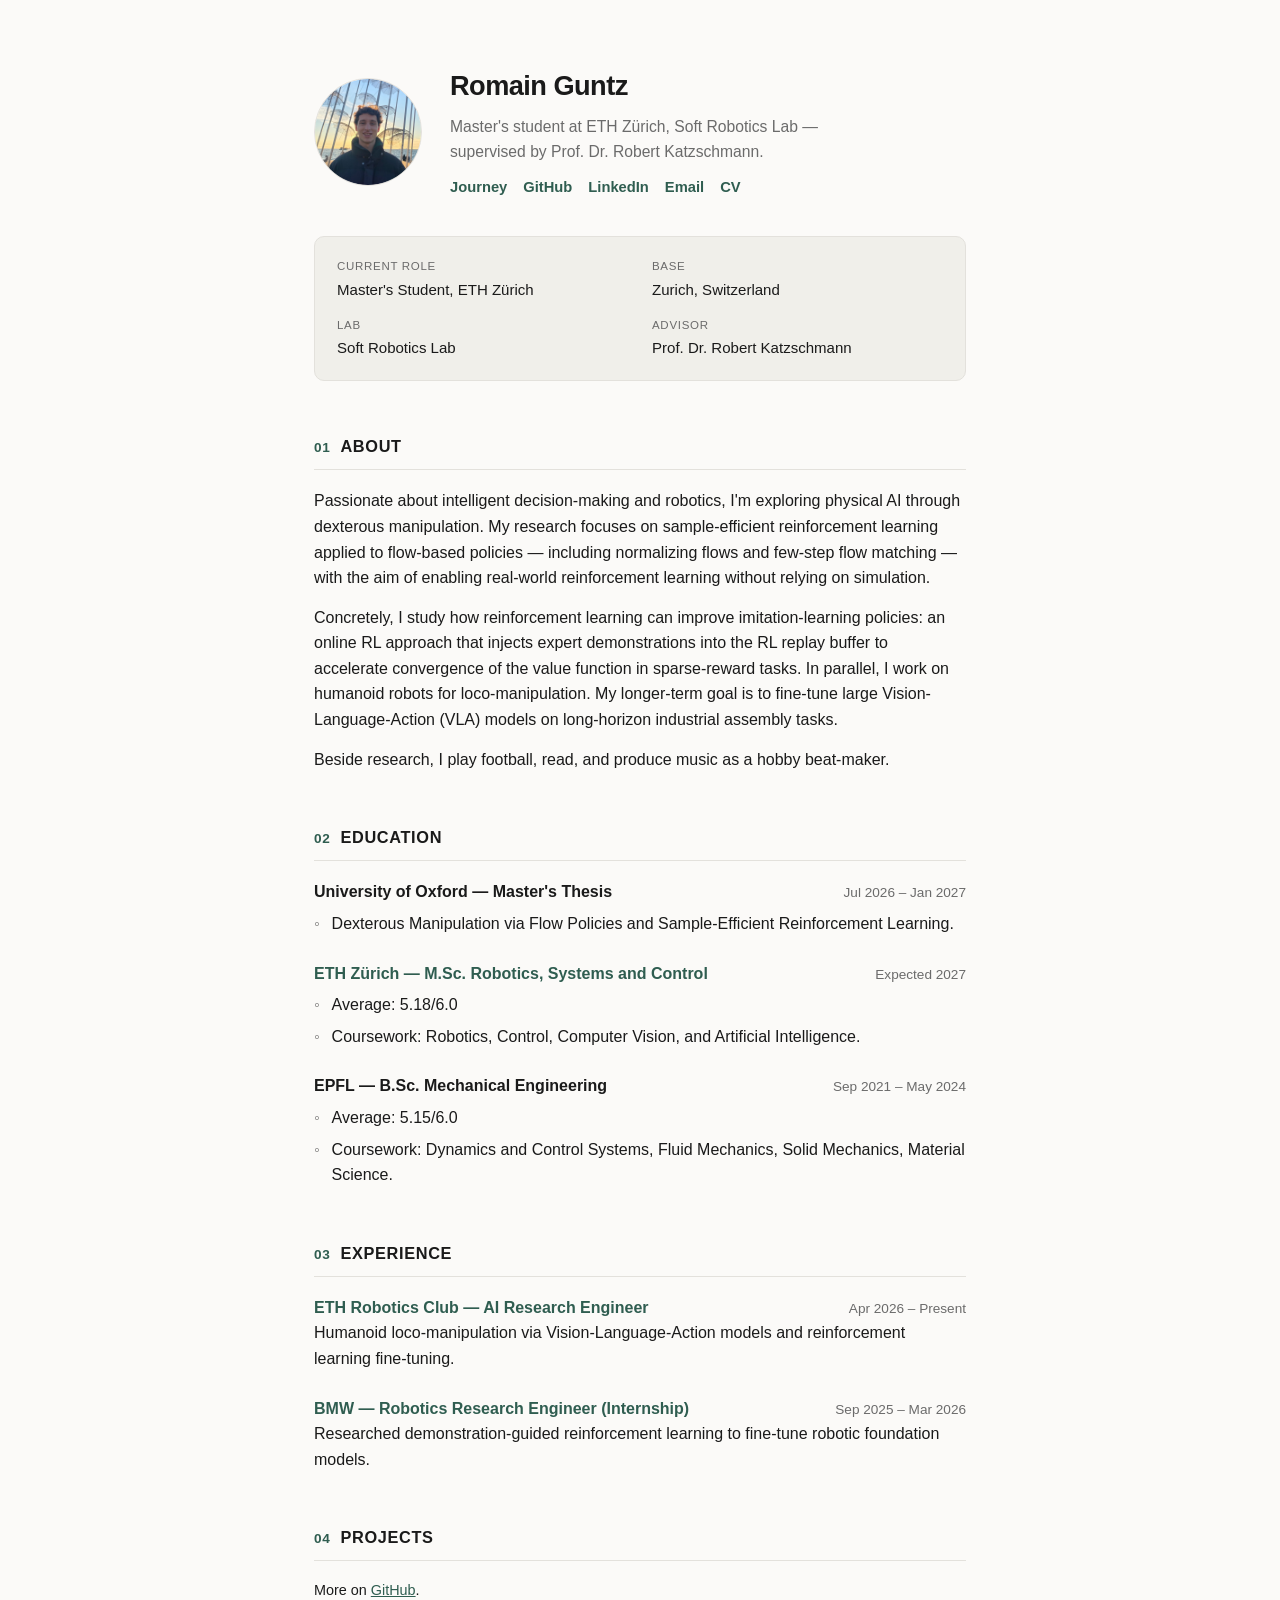
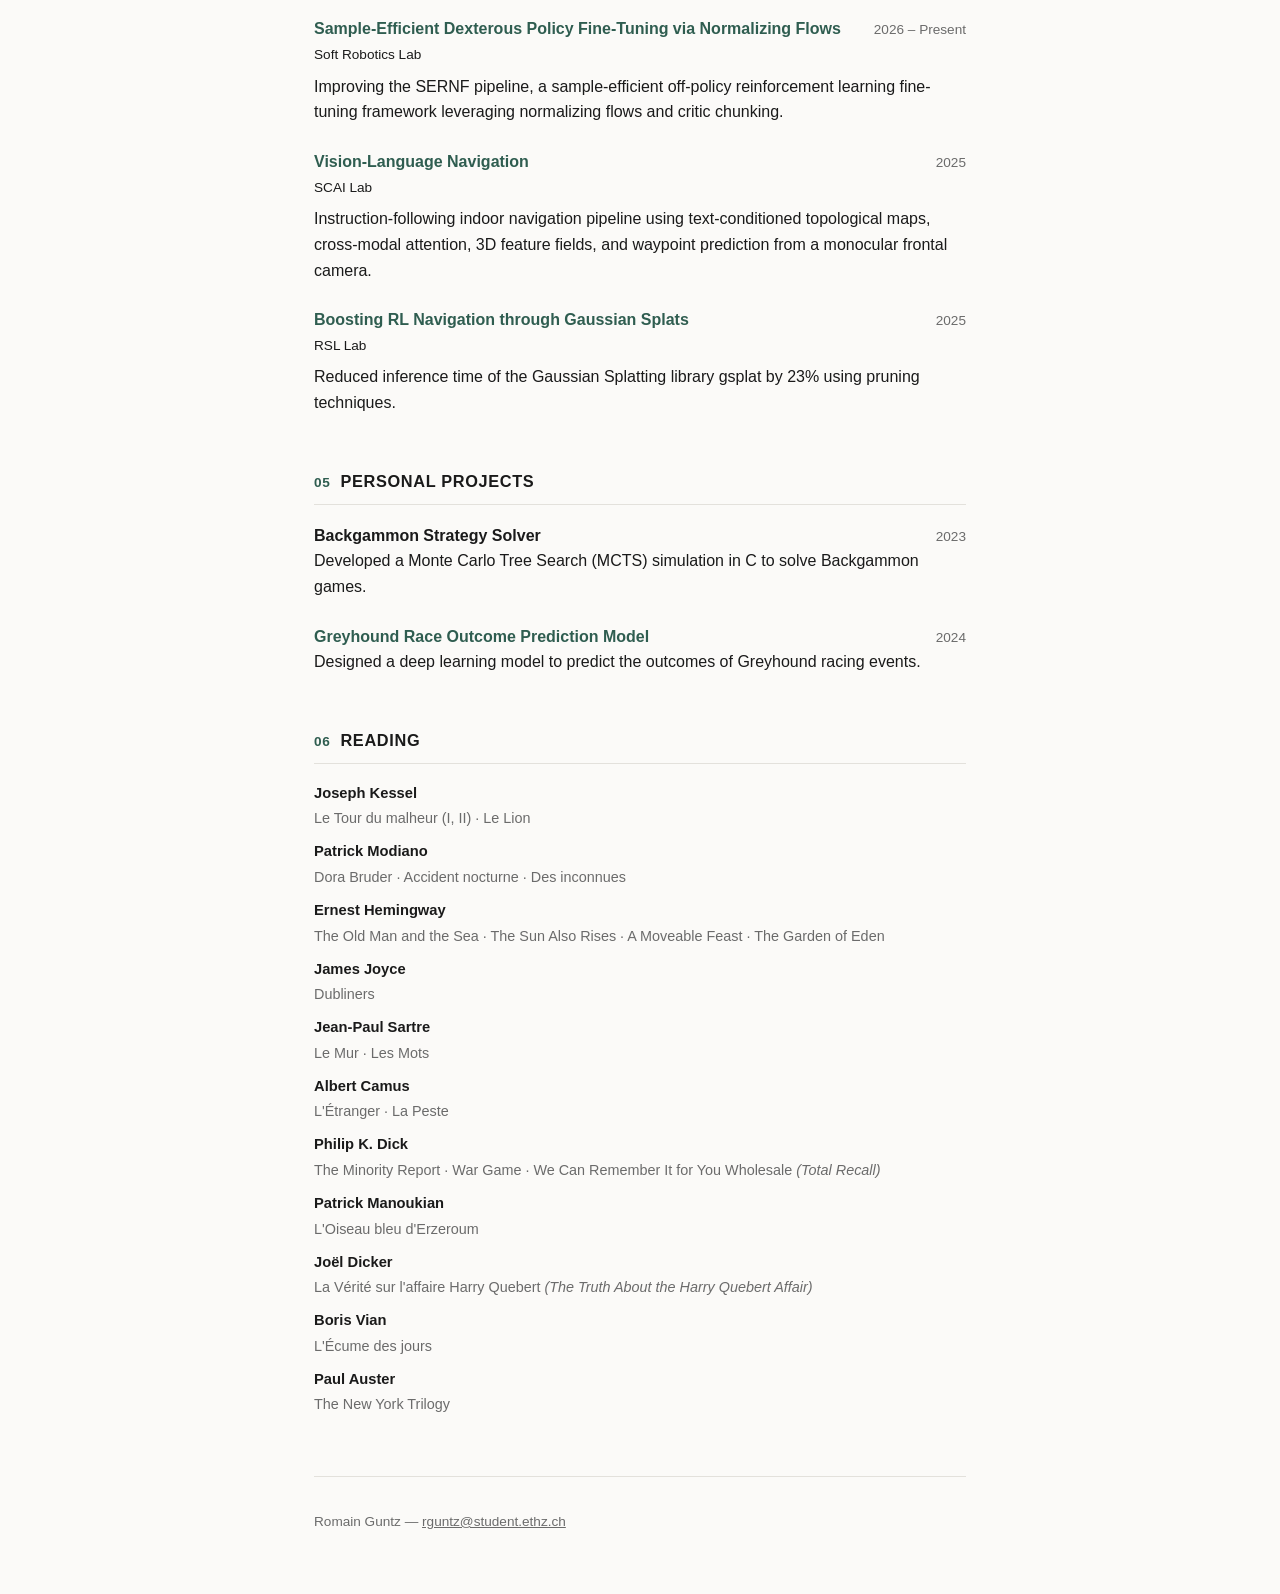
==== index.html @ ffbb99bd "Initial personal site Single-page site with About, Education, Experience, Projects, Personal Project" ====
<!DOCTYPE html>
<html lang="en">
<head>
<meta charset="UTF-8">
<meta name="viewport" content="width=device-width, initial-scale=1.0">
<title>Romain Guntz</title>
<meta name="description" content="Romain Guntz — Master's student at ETH Zürich, Soft Robotics Lab. Sample-efficient reinforcement learning, flow-based policies, and robotics.">
<link rel="icon" href="data:,">
<link rel="stylesheet" href="style.css">
</head>
<body>

<div class="wrap">

  <header class="hero">
    <img class="avatar" src="assets/photo.png" alt="Romain Guntz">
    <div class="hero-text">
      <h1>Romain Guntz</h1>
      <p class="tagline">Master's student at ETH Zürich, Soft Robotics Lab — supervised by Prof. Dr. Robert Katzschmann.</p>
      <nav class="links">
        <a href="bio.html">Journey</a>
        <a href="https://github.com/rguntz/Romain_Guntz_rep" target="_blank" rel="noopener">GitHub</a>
        <a href="https://www.linkedin.com/in/romain-guntz-559415357" target="_blank" rel="noopener">LinkedIn</a>
        <a href="mailto:rguntz@student.ethz.ch">Email</a>
        <a href="assets/CV_Romain_Guntz.pdf" target="_blank" rel="noopener">CV</a>
      </nav>
    </div>
  </header>

  <section class="infoblock">
    <div><span class="k">Current role</span><span class="v">Master's Student, ETH Zürich</span></div>
    <div><span class="k">Base</span><span class="v">Zurich, Switzerland</span></div>
    <div><span class="k">Lab</span><span class="v">Soft Robotics Lab</span></div>
    <div><span class="k">Advisor</span><span class="v">Prof. Dr. Robert Katzschmann</span></div>
  </section>

  <section class="block">
    <h2><span class="num">01</span>About</h2>
    <p>Passionate about intelligent decision-making and robotics, I'm exploring physical AI through dexterous manipulation. My research focuses on sample-efficient reinforcement learning applied to flow-based policies — including normalizing flows and few-step flow matching — with the aim of enabling real-world reinforcement learning without relying on simulation.</p>
    <p>Concretely, I study how reinforcement learning can improve imitation-learning policies: an online RL approach that injects expert demonstrations into the RL replay buffer to accelerate convergence of the value function in sparse-reward tasks. In parallel, I work on humanoid robots for loco-manipulation. My longer-term goal is to fine-tune large Vision-Language-Action (VLA) models on long-horizon industrial assembly tasks.</p>
    <p>Beside research, I play football, read, and produce music as a hobby beat-maker.</p>
  </section>

  <section class="block">
    <h2><span class="num">02</span>Education</h2>
    <ul class="entries">
      <li>
        <div class="entry-head">
          <span class="entry-title">University of Oxford — Master's Thesis</span>
          <span class="entry-date">Jul 2026 – Jan 2027</span>
        </div>
        <ul class="entry-bullets">
          <li>Dexterous Manipulation via Flow Policies and Sample-Efficient Reinforcement Learning.</li>
        </ul>
      </li>
      <li>
        <div class="entry-head">
          <span class="entry-title"><a href="coursework.html">ETH Zürich — M.Sc. Robotics, Systems and Control</a></span>
          <span class="entry-date">Expected 2027</span>
        </div>
        <ul class="entry-bullets">
          <li>Average: 5.18/6.0</li>
          <li>Coursework: Robotics, Control, Computer Vision, and Artificial Intelligence.</li>
        </ul>
      </li>
      <li>
        <div class="entry-head">
          <span class="entry-title">EPFL — B.Sc. Mechanical Engineering</span>
          <span class="entry-date">Sep 2021 – May 2024</span>
        </div>
        <ul class="entry-bullets">
          <li>Average: 5.15/6.0</li>
          <li>Coursework: Dynamics and Control Systems, Fluid Mechanics, Solid Mechanics, Material Science.</li>
        </ul>
      </li>
    </ul>
  </section>

  <section class="block">
    <h2><span class="num">03</span>Experience</h2>
    <ul class="entries">
      <li>
        <div class="entry-head">
          <span class="entry-title"><a href="experience-ethrc.html">ETH Robotics Club — AI Research Engineer</a></span>
          <span class="entry-date">Apr 2026 – Present</span>
        </div>
        <p>Humanoid loco-manipulation via Vision-Language-Action models and reinforcement learning fine-tuning.</p>
      </li>
      <li>
        <div class="entry-head">
          <span class="entry-title"><a href="experience-bmw.html">BMW — Robotics Research Engineer (Internship)</a></span>
          <span class="entry-date">Sep 2025 – Mar 2026</span>
        </div>
        <p>Researched demonstration-guided reinforcement learning to fine-tune robotic foundation models.</p>
      </li>
    </ul>
  </section>

  <section class="block">
    <h2><span class="num">04</span>Projects</h2>
    <p class="block-note">More on <a href="https://github.com/rguntz/Romain_Guntz_rep" target="_blank" rel="noopener">GitHub</a>.</p>
    <ul class="entries">
      <li>
        <div class="entry-head">
          <span class="entry-title"><a href="project-sernf.html">Sample-Efficient Dexterous Policy Fine-Tuning via Normalizing Flows</a></span>
          <span class="entry-date">2026 – Present</span>
        </div>
        <p class="entry-sub">Soft Robotics Lab</p>
        <p>Improving the SERNF pipeline, a sample-efficient off-policy reinforcement learning fine-tuning framework leveraging normalizing flows and critic chunking.</p>
      </li>
      <li>
        <div class="entry-head">
          <span class="entry-title"><a href="project-vln.html">Vision-Language Navigation</a></span>
          <span class="entry-date">2025</span>
        </div>
        <p class="entry-sub">SCAI Lab</p>
        <p>Instruction-following indoor navigation pipeline using text-conditioned topological maps, cross-modal attention, 3D feature fields, and waypoint prediction from a monocular frontal camera.</p>
      </li>
      <li>
        <div class="entry-head">
          <span class="entry-title"><a href="project-gsplat.html">Boosting RL Navigation through Gaussian Splats</a></span>
          <span class="entry-date">2025</span>
        </div>
        <p class="entry-sub">RSL Lab</p>
        <p>Reduced inference time of the Gaussian Splatting library gsplat by 23% using pruning techniques.</p>
      </li>
    </ul>
  </section>

  <section class="block">
    <h2><span class="num">05</span>Personal Projects</h2>
    <ul class="entries">
      <li>
        <div class="entry-head">
          <span class="entry-title">Backgammon Strategy Solver</span>
          <span class="entry-date">2023</span>
        </div>
        <p>Developed a Monte Carlo Tree Search (MCTS) simulation in C to solve Backgammon games.</p>
      </li>
      <li>
        <div class="entry-head">
          <span class="entry-title"><a href="project-greyhound.html">Greyhound Race Outcome Prediction Model</a></span>
          <span class="entry-date">2024</span>
        </div>
        <p>Designed a deep learning model to predict the outcomes of Greyhound racing events.</p>
      </li>
    </ul>
  </section>

  <section class="block">
    <h2><span class="num">06</span>Reading</h2>
    <ul class="reading">
      <li><span class="author">Joseph Kessel</span><span class="titles">Le Tour du malheur (I, II) · Le Lion</span></li>
      <li><span class="author">Patrick Modiano</span><span class="titles">Dora Bruder · Accident nocturne · Des inconnues</span></li>
      <li><span class="author">Ernest Hemingway</span><span class="titles">The Old Man and the Sea · The Sun Also Rises · A Moveable Feast · The Garden of Eden</span></li>
      <li><span class="author">James Joyce</span><span class="titles">Dubliners</span></li>
      <li><span class="author">Jean-Paul Sartre</span><span class="titles">Le Mur · Les Mots</span></li>
      <li><span class="author">Albert Camus</span><span class="titles">L'Étranger · La Peste</span></li>
      <li><span class="author">Philip K. Dick</span><span class="titles">The Minority Report · War Game · We Can Remember It for You Wholesale <em>(Total Recall)</em></span></li>
      <li><span class="author">Patrick Manoukian</span><span class="titles">L'Oiseau bleu d'Erzeroum</span></li>
      <li><span class="author">Joël Dicker</span><span class="titles">La Vérité sur l'affaire Harry Quebert <em>(The Truth About the Harry Quebert Affair)</em></span></li>
      <li><span class="author">Boris Vian</span><span class="titles">L'Écume des jours</span></li>
      <li><span class="author">Paul Auster</span><span class="titles">The New York Trilogy</span></li>
    </ul>
  </section>

  <footer>
    <p>Romain Guntz — <a href="mailto:rguntz@student.ethz.ch">rguntz@student.ethz.ch</a></p>
  </footer>

</div>

</body>
</html>
---- style.css ----
:root {
  --bg: #fbfaf8;
  --ink: #1a1a1a;
  --muted: #6b6b6b;
  --line: #e3e1dc;
  --accent: #2f5d50;
  --tag-bg: #f0efea;
}

@media (prefers-color-scheme: dark) {
  :root {
    --bg: #14151a;
    --ink: #ececec;
    --muted: #9a9a9a;
    --line: #2a2b31;
    --accent: #7fbfa9;
    --tag-bg: #1e1f25;
  }
}

* { box-sizing: border-box; }

html, body {
  margin: 0;
  background: var(--bg);
  color: var(--ink);
}

body {
  font-family: -apple-system, BlinkMacSystemFont, "Segoe UI", Helvetica, Arial, sans-serif;
  line-height: 1.6;
  font-size: 16px;
}

.wrap {
  max-width: 700px;
  margin: 0 auto;
  padding: 64px 24px 48px;
}

.hero {
  display: flex;
  align-items: center;
  gap: 28px;
  margin-bottom: 36px;
}

.avatar {
  width: 108px;
  height: 108px;
  border-radius: 50%;
  object-fit: cover;
  flex-shrink: 0;
  border: 1px solid var(--line);
}

.hero-text h1 {
  margin: 0 0 6px;
  font-size: 1.7rem;
  letter-spacing: -0.02em;
}

.tagline {
  margin: 0 0 12px;
  color: var(--muted);
  font-size: 0.98rem;
  max-width: 46ch;
}

.links {
  display: flex;
  flex-wrap: wrap;
  gap: 16px;
}

.links a {
  color: var(--accent);
  text-decoration: none;
  font-size: 0.92rem;
  font-weight: 600;
  border-bottom: 1px solid transparent;
}

.links a:hover {
  border-bottom-color: var(--accent);
}

.hero-sub {
  display: block;
  margin-bottom: 36px;
}

.back-link {
  display: inline-block;
  color: var(--accent);
  text-decoration: none;
  font-size: 0.88rem;
  font-weight: 600;
  margin-bottom: 14px;
}

.back-link:hover {
  text-decoration: underline;
}

.hero-sub h1 {
  margin: 0 0 6px;
  font-size: 1.6rem;
  letter-spacing: -0.02em;
}

.detail-meta {
  color: var(--accent);
  font-size: 0.88rem;
  margin: 0 0 4px;
}

.detail-date {
  color: var(--muted);
  font-size: 0.85rem;
  margin: 0 0 20px;
}

video {
  max-width: 100%;
  border-radius: 8px;
  border: 1px solid var(--line);
  display: block;
  margin: 22px 0;
}

.video-caption {
  color: var(--muted);
  font-size: 0.82rem;
  margin: -14px 0 22px;
}

.citation {
  font-size: 0.8rem;
  color: var(--muted);
  font-style: italic;
}

.infoblock {
  display: grid;
  grid-template-columns: repeat(2, 1fr);
  gap: 14px 24px;
  padding: 20px 22px;
  margin-bottom: 44px;
  background: var(--tag-bg);
  border-radius: 10px;
  border: 1px solid var(--line);
}

.infoblock > div {
  display: flex;
  flex-direction: column;
  gap: 2px;
}

.infoblock .k {
  font-size: 0.72rem;
  text-transform: uppercase;
  letter-spacing: 0.06em;
  color: var(--muted);
}

.infoblock .v {
  font-size: 0.94rem;
}

.block {
  margin-bottom: 44px;
  padding-top: 8px;
}

.block h2 {
  display: flex;
  align-items: baseline;
  gap: 10px;
  font-size: 1.02rem;
  text-transform: uppercase;
  letter-spacing: 0.04em;
  margin: 0 0 18px;
  padding-bottom: 10px;
  border-bottom: 1px solid var(--line);
}

.block h2 .num {
  color: var(--accent);
  font-variant-numeric: tabular-nums;
  font-size: 0.85rem;
}

.block p {
  margin: 0 0 14px;
  color: var(--ink);
}

.block h3 {
  margin: 32px 0 12px;
  font-size: 1rem;
  font-weight: 600;
}

.block-note {
  color: var(--muted);
  font-size: 0.9rem;
}

.block-note a {
  color: var(--accent);
}

.entries {
  list-style: none;
  margin: 0;
  padding: 0;
  display: flex;
  flex-direction: column;
  gap: 24px;
}

.entry-head {
  display: flex;
  justify-content: space-between;
  align-items: baseline;
  gap: 12px;
  flex-wrap: wrap;
}

.entry-title {
  font-weight: 600;
}

.entry-date {
  color: var(--muted);
  font-size: 0.85rem;
  white-space: nowrap;
}

.entry-sub {
  color: var(--accent);
  font-size: 0.85rem;
  margin: 2px 0 8px !important;
}

.entries p:last-child {
  margin-bottom: 0;
}

.entry-bullets {
  list-style: none;
  margin: 6px 0 0;
  padding: 0;
  display: flex;
  flex-direction: column;
  gap: 6px;
}

.entry-bullets li {
  padding-left: 1.1em;
  position: relative;
}

.entry-bullets li::before {
  content: "◦";
  position: absolute;
  left: 0;
  color: var(--muted);
}

.entries a {
  color: var(--accent);
  font-weight: 600;
  text-decoration: none;
  border-bottom: 1px solid transparent;
}

.entries a:hover {
  border-bottom-color: var(--accent);
}

.references {
  margin: 0;
  padding-left: 1.4em;
  display: flex;
  flex-direction: column;
  gap: 10px;
}

.references li {
  color: var(--muted);
  font-size: 0.86rem;
}

.references a {
  color: var(--accent);
}

.back-ref {
  text-decoration: none;
}

.citation a {
  color: var(--muted);
  font-weight: 400;
  font-style: italic;
  border-bottom: 1px dotted var(--muted);
}

.citation a:hover {
  color: var(--accent);
  border-bottom-color: var(--accent);
}

.coursework {
  list-style: none;
  margin: 10px 0 0;
  padding: 0;
  display: grid;
  grid-template-columns: 1fr 1fr;
  gap: 6px 18px;
}

.coursework li {
  font-size: 0.86rem;
  color: var(--muted);
}

.coursework li span {
  color: var(--muted);
}

@media (max-width: 480px) {
  .coursework {
    grid-template-columns: 1fr;
  }
}

.journey {
  display: flex;
  flex-direction: column;
  gap: 24px;
}

.journey-item h3 {
  margin: 0 0 8px;
  font-size: 0.96rem;
  font-weight: 600;
}

.journey-item p {
  margin: 0 0 10px;
}

.journey-item p:last-child {
  margin-bottom: 0;
}

.reading {
  list-style: none;
  margin: 0;
  padding: 0;
  display: flex;
  flex-direction: column;
  gap: 10px;
}

.reading li {
  display: flex;
  flex-direction: column;
  gap: 2px;
}

.reading .author {
  font-weight: 600;
  font-size: 0.92rem;
}

.reading .titles {
  color: var(--muted);
  font-size: 0.9rem;
}

.reading .titles em {
  font-style: italic;
  color: var(--muted);
}

footer {
  margin-top: 60px;
  padding-top: 20px;
  border-top: 1px solid var(--line);
  color: var(--muted);
  font-size: 0.85rem;
}

footer a {
  color: var(--muted);
}

@media (max-width: 480px) {
  .hero {
    flex-direction: column;
    align-items: flex-start;
    gap: 18px;
  }
  .infoblock {
    grid-template-columns: 1fr;
  }
}
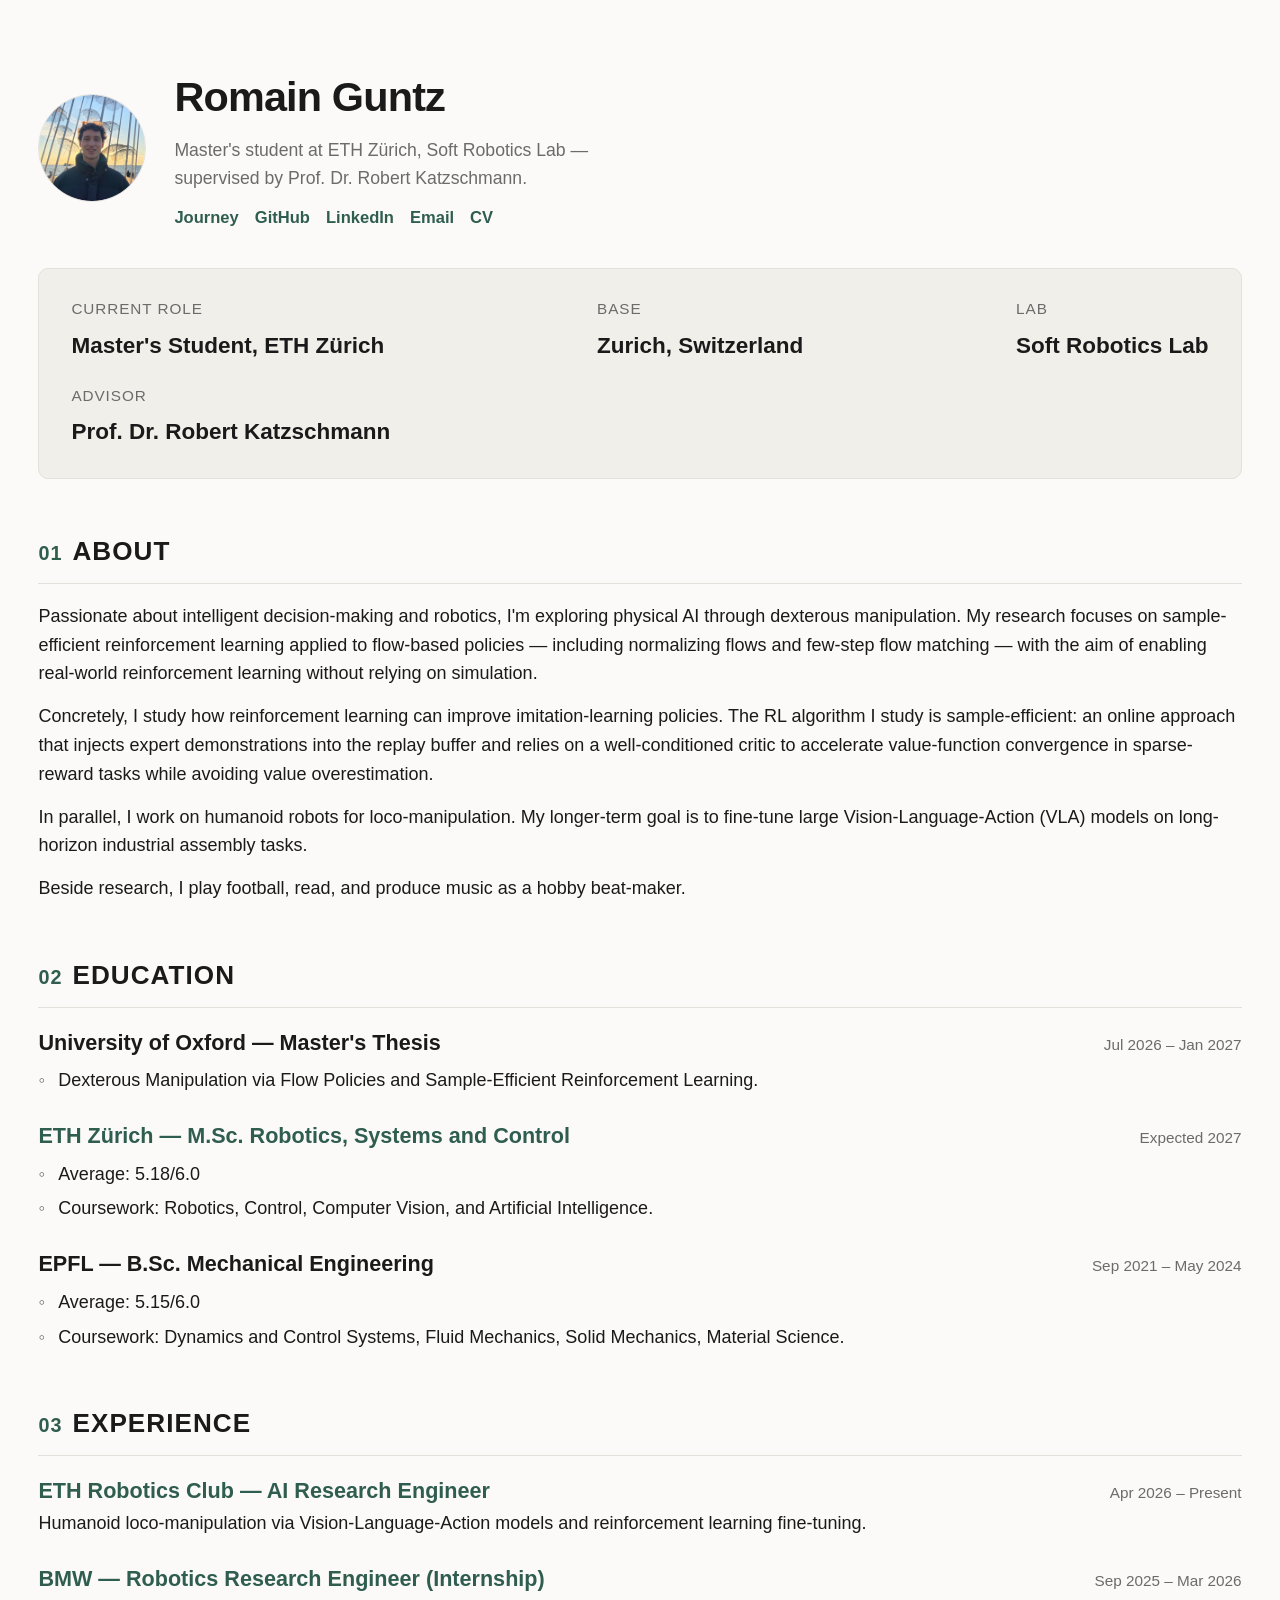
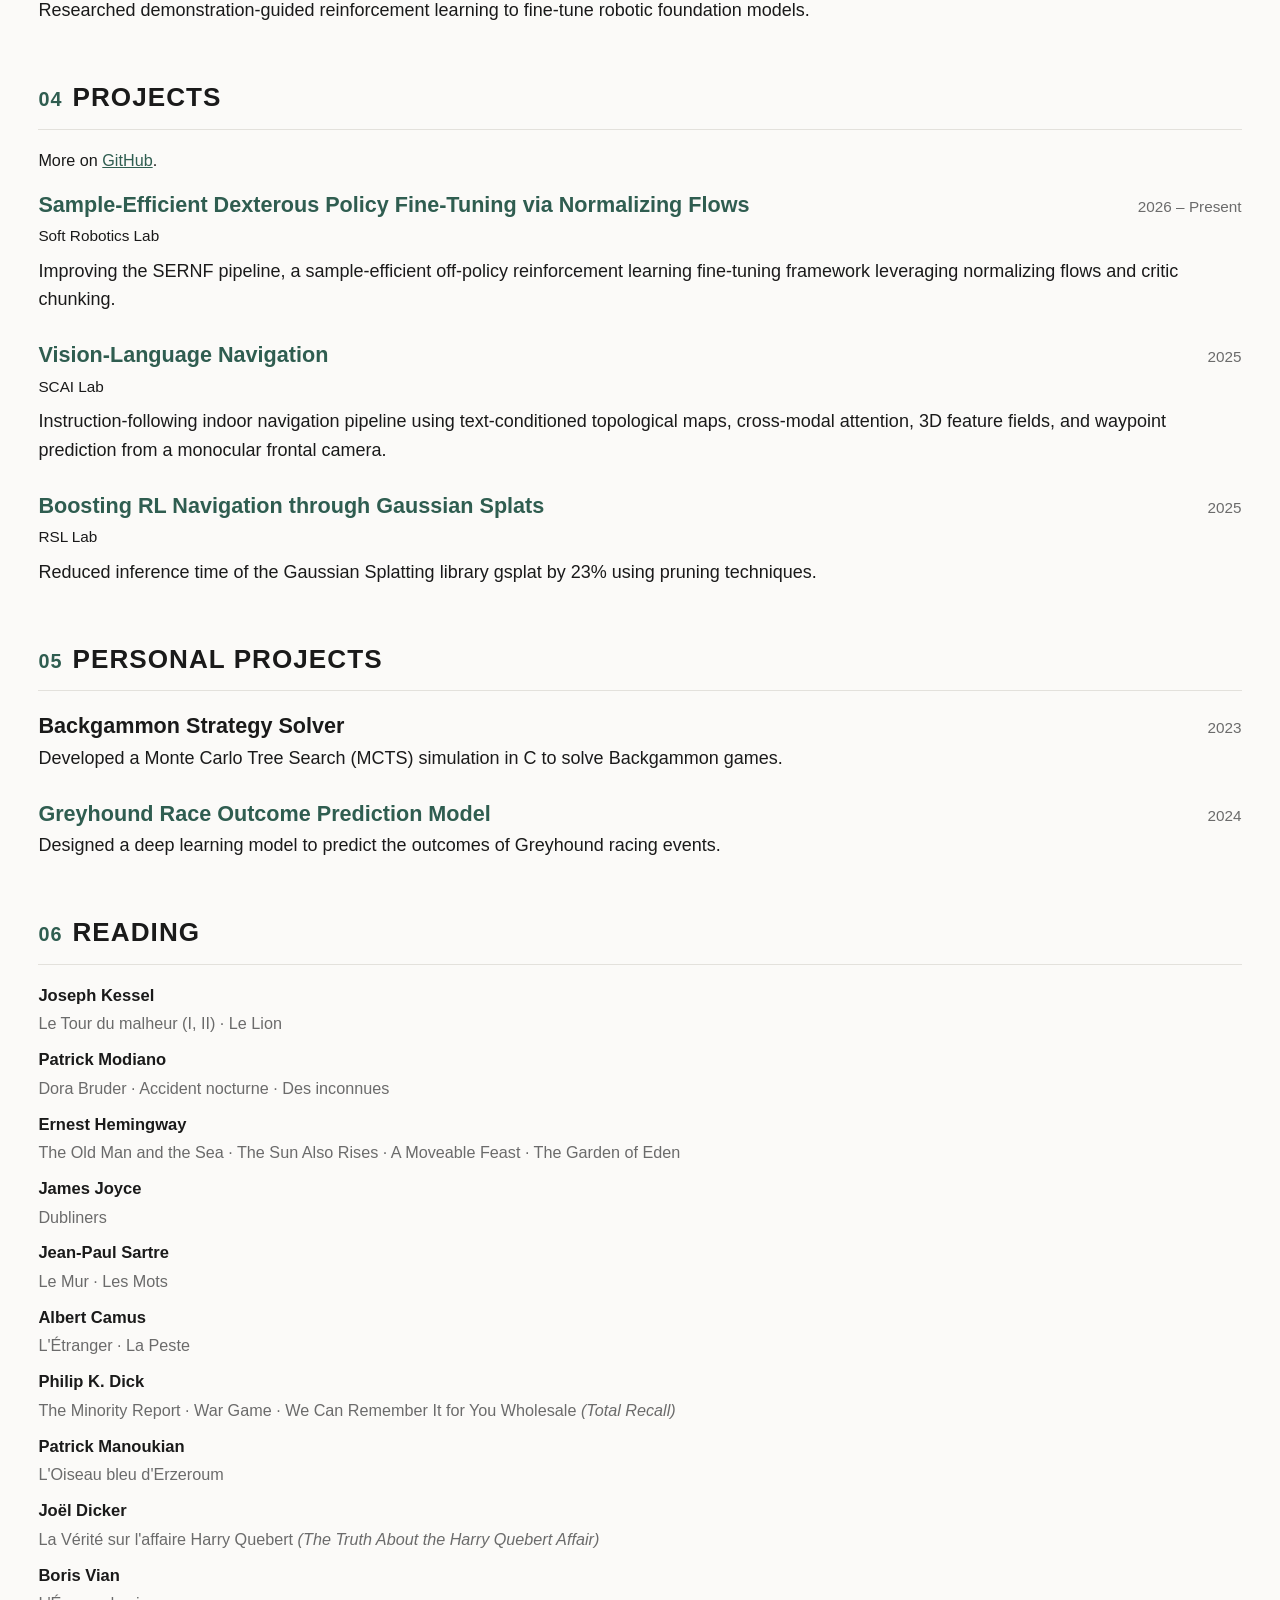
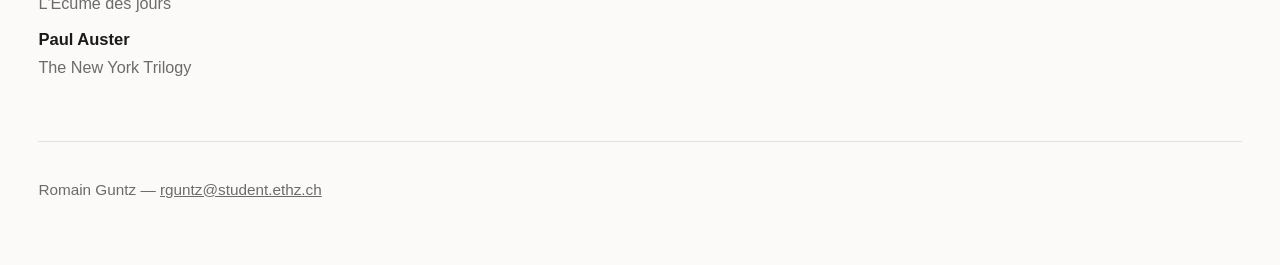
==== commit 85c0a336: "Widen layout, enlarge typography, and update About text - Widen content column to 1440px with respon" ====
--- a/index.html
+++ b/index.html
@@ -22,13 +22,13 @@
         <a href="https://github.com/rguntz/Romain_Guntz_rep" target="_blank" rel="noopener">GitHub</a>
         <a href="https://www.linkedin.com/in/romain-guntz-559415357" target="_blank" rel="noopener">LinkedIn</a>
         <a href="mailto:rguntz@student.ethz.ch">Email</a>
-        <a href="assets/CV_Romain_Guntz.pdf" target="_blank" rel="noopener">CV</a>
+        <a href="https://drive.google.com/file/d/1RNRU-OB7z6vvxBUKXaoG8Me0Xwonvxqw/preview" target="_blank" rel="noopener">CV</a>
       </nav>
     </div>
   </header>
 
   <section class="infoblock">
-    <div><span class="k">Current role</span><span class="v">Master's Student, ETH Zürich</span></div>
+    <div><span class="k">Current role</span><span class="v">Master's Student, ETH&nbsp;Zürich</span></div>
     <div><span class="k">Base</span><span class="v">Zurich, Switzerland</span></div>
     <div><span class="k">Lab</span><span class="v">Soft Robotics Lab</span></div>
     <div><span class="k">Advisor</span><span class="v">Prof. Dr. Robert Katzschmann</span></div>
@@ -37,7 +37,8 @@
   <section class="block">
     <h2><span class="num">01</span>About</h2>
     <p>Passionate about intelligent decision-making and robotics, I'm exploring physical AI through dexterous manipulation. My research focuses on sample-efficient reinforcement learning applied to flow-based policies — including normalizing flows and few-step flow matching — with the aim of enabling real-world reinforcement learning without relying on simulation.</p>
-    <p>Concretely, I study how reinforcement learning can improve imitation-learning policies: an online RL approach that injects expert demonstrations into the RL replay buffer to accelerate convergence of the value function in sparse-reward tasks. In parallel, I work on humanoid robots for loco-manipulation. My longer-term goal is to fine-tune large Vision-Language-Action (VLA) models on long-horizon industrial assembly tasks.</p>
+    <p>Concretely, I study how reinforcement learning can improve imitation-learning policies. The RL algorithm I study is sample-efficient: an online approach that injects expert demonstrations into the replay buffer and relies on a well-conditioned critic to accelerate value-function convergence in sparse-reward tasks while avoiding value overestimation.</p>
+    <p>In parallel, I work on humanoid robots for loco-manipulation. My longer-term goal is to fine-tune large Vision-Language-Action (VLA) models on long-horizon industrial assembly tasks.</p>
     <p>Beside research, I play football, read, and produce music as a hobby beat-maker.</p>
   </section>
 
--- a/style.css
+++ b/style.css
@@ -20,6 +20,10 @@
 
 * { box-sizing: border-box; }
 
+html {
+  font-size: 18px;
+}
+
 html, body {
   margin: 0;
   background: var(--bg);
@@ -29,13 +33,13 @@
 body {
   font-family: -apple-system, BlinkMacSystemFont, "Segoe UI", Helvetica, Arial, sans-serif;
   line-height: 1.6;
-  font-size: 16px;
+  font-size: 1rem;
 }
 
 .wrap {
-  max-width: 700px;
+  max-width: 1440px;
   margin: 0 auto;
-  padding: 64px 24px 48px;
+  padding: 64px clamp(20px, 3vw, 48px) 48px;
 }
 
 .hero {
@@ -56,7 +60,7 @@
 
 .hero-text h1 {
   margin: 0 0 6px;
-  font-size: 1.7rem;
+  font-size: 2.3rem;
   letter-spacing: -0.02em;
 }
 
@@ -105,7 +109,7 @@
 
 .hero-sub h1 {
   margin: 0 0 6px;
-  font-size: 1.6rem;
+  font-size: 2.1rem;
   letter-spacing: -0.02em;
 }
 
@@ -121,7 +125,7 @@
   margin: 0 0 20px;
 }
 
-video {
+video, .block img {
   max-width: 100%;
   border-radius: 8px;
   border: 1px solid var(--line);
@@ -142,10 +146,11 @@
 }
 
 .infoblock {
-  display: grid;
-  grid-template-columns: repeat(2, 1fr);
-  gap: 14px 24px;
-  padding: 20px 22px;
+  display: flex;
+  flex-wrap: wrap;
+  justify-content: space-between;
+  gap: 20px 48px;
+  padding: 28px 32px;
   margin-bottom: 44px;
   background: var(--tag-bg);
   border-radius: 10px;
@@ -155,18 +160,20 @@
 .infoblock > div {
   display: flex;
   flex-direction: column;
-  gap: 2px;
+  gap: 6px;
 }
 
 .infoblock .k {
-  font-size: 0.72rem;
+  font-size: 0.85rem;
   text-transform: uppercase;
   letter-spacing: 0.06em;
   color: var(--muted);
 }
 
 .infoblock .v {
-  font-size: 0.94rem;
+  white-space: nowrap;
+  font-size: 1.25rem;
+  font-weight: 600;
 }
 
 .block {
@@ -178,7 +185,7 @@
   display: flex;
   align-items: baseline;
   gap: 10px;
-  font-size: 1.02rem;
+  font-size: 1.45rem;
   text-transform: uppercase;
   letter-spacing: 0.04em;
   margin: 0 0 18px;
@@ -189,7 +196,7 @@
 .block h2 .num {
   color: var(--accent);
   font-variant-numeric: tabular-nums;
-  font-size: 0.85rem;
+  font-size: 1.1rem;
 }
 
 .block p {
@@ -199,7 +206,7 @@
 
 .block h3 {
   margin: 32px 0 12px;
-  font-size: 1rem;
+  font-size: 1.25rem;
   font-weight: 600;
 }
 
@@ -231,6 +238,7 @@
 
 .entry-title {
   font-weight: 600;
+  font-size: 1.2rem;
 }
 
 .entry-date {
@@ -346,7 +354,7 @@
 
 .journey-item h3 {
   margin: 0 0 8px;
-  font-size: 0.96rem;
+  font-size: 1.25rem;
   font-weight: 600;
 }
 
@@ -407,6 +415,9 @@
     gap: 18px;
   }
   .infoblock {
-    grid-template-columns: 1fr;
+    flex-direction: column;
   }
-}
+  .infoblock .v {
+    white-space: normal;
+  }
+}
